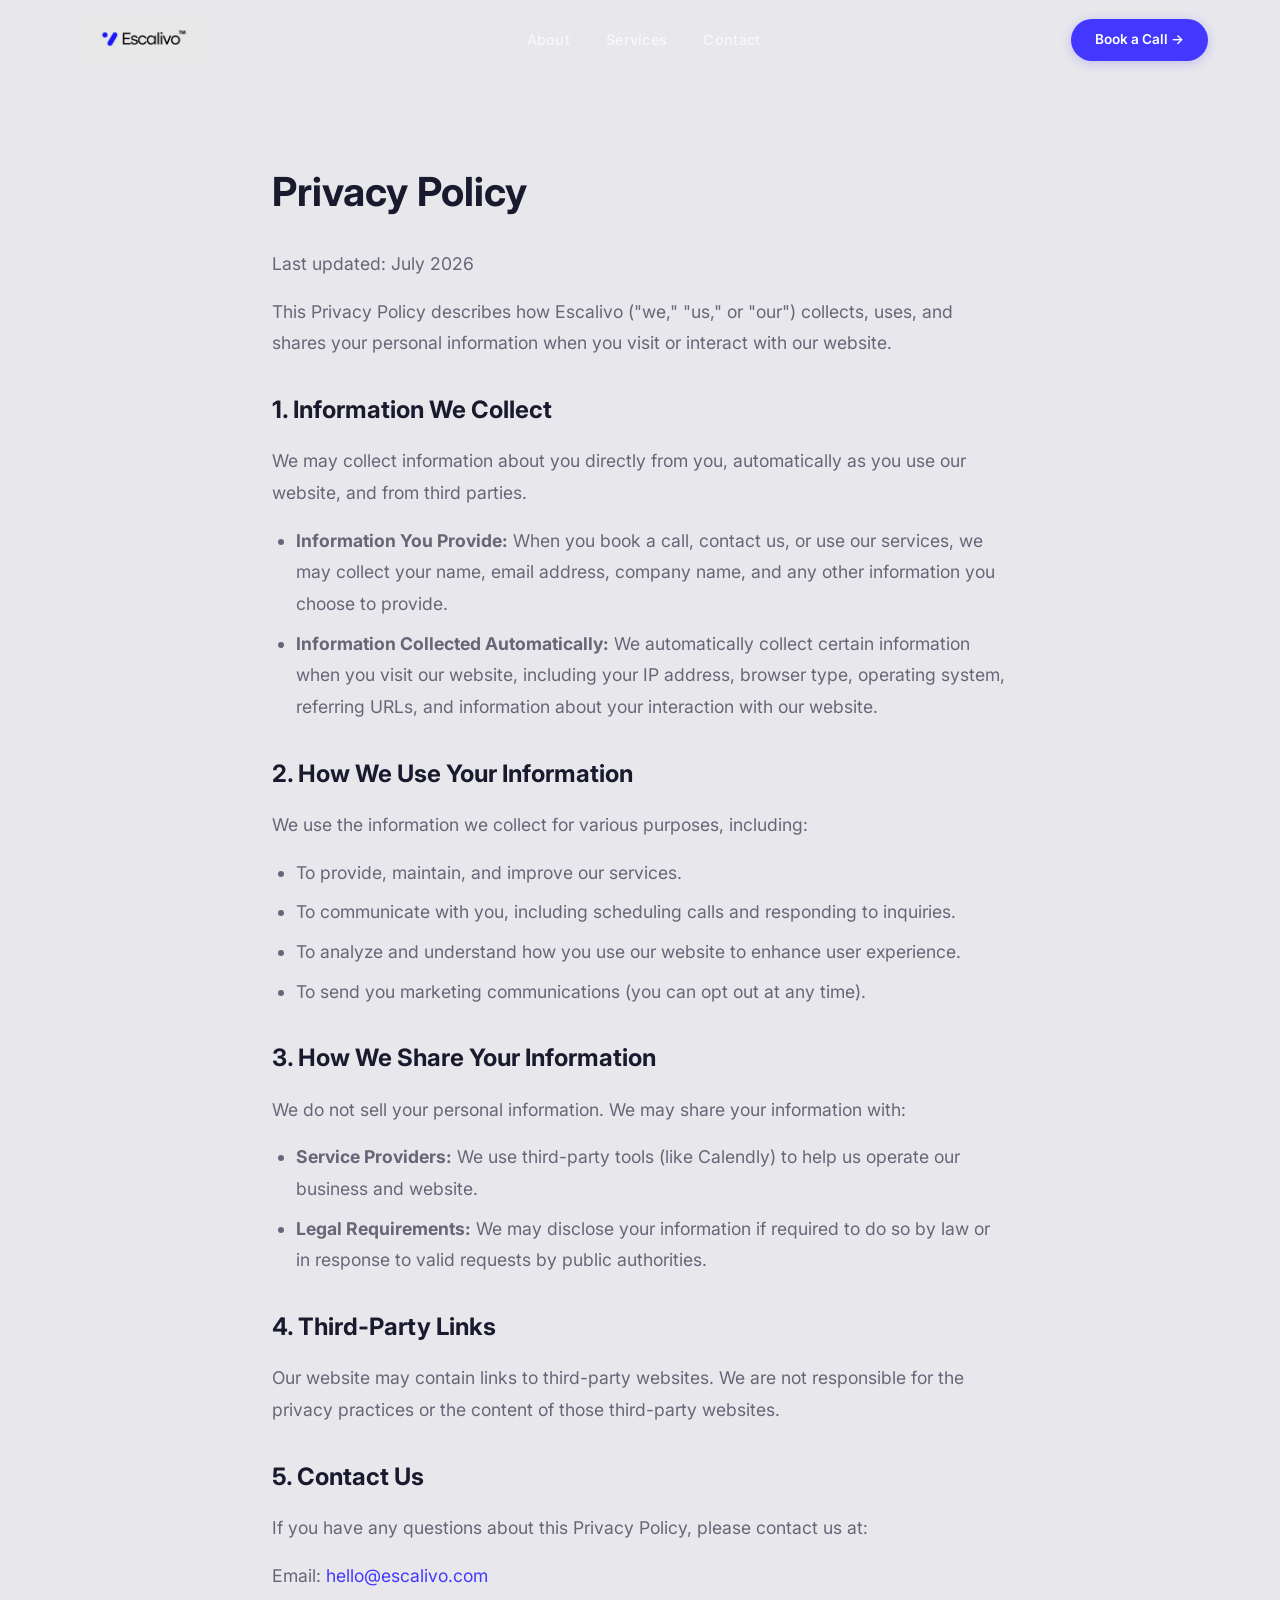
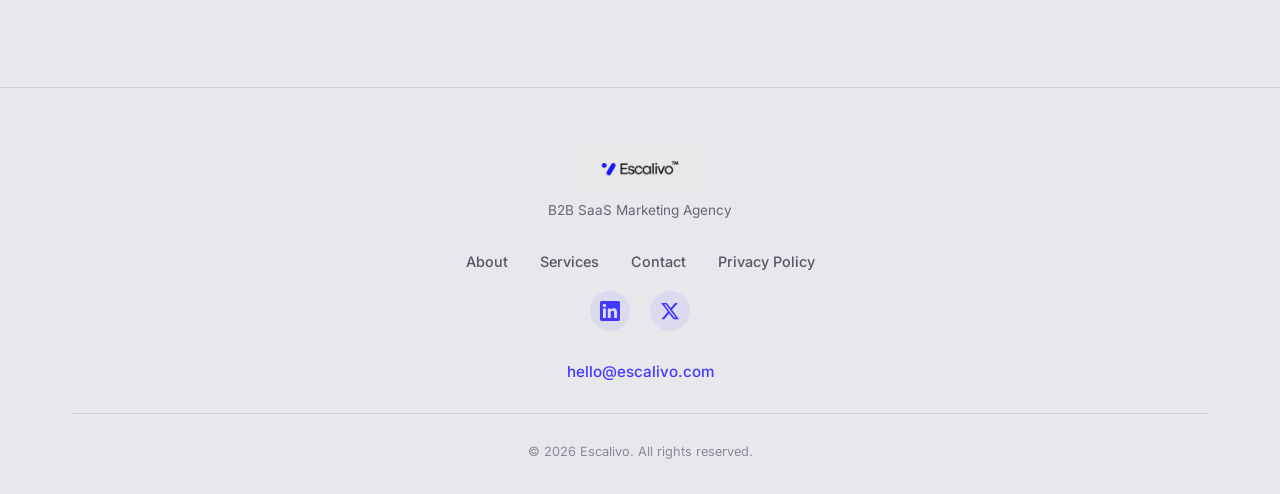
==== privacy/index.html @ 7b290b8d "Update hero section to NorthFlow style, change B2C to B2B, move privacy page, update Calendly links" ====
<!DOCTYPE html>
<html lang="en">
<head>
    <meta charset="UTF-8">
    <meta name="viewport" content="width=device-width, initial-scale=1.0">
    <title>Privacy Policy — Escalivo</title>
    <meta name="description" content="Privacy Policy for Escalivo.">
    <link rel="icon" type="image/png" href="../favicon.png">
    <link rel="preconnect" href="https://fonts.googleapis.com">
    <link rel="preconnect" href="https://fonts.gstatic.com" crossorigin>
    <link href="https://fonts.googleapis.com/css2?family=Inter:wght@400;500;600;700;800&display=swap" rel="stylesheet">
    <link rel="stylesheet" href="../style.css">
    <style>
        .legal-content {
            padding: 160px 0 80px;
            max-width: 800px;
            margin: 0 auto;
            background: var(--page-bg);
        }
        .legal-content h1 {
            font-size: 2.5rem;
            margin-bottom: 24px;
            color: var(--text-dark);
        }
        .legal-content h2 {
            font-size: 1.5rem;
            margin: 32px 0 16px;
            color: var(--text-dark);
        }
        .legal-content p, .legal-content ul {
            font-size: 1.1rem;
            color: var(--text-muted);
            margin-bottom: 16px;
            line-height: 1.8;
        }
        .legal-content ul {
            padding-left: 24px;
        }
        .legal-content li {
            margin-bottom: 8px;
        }
        /* Override nav for light background on this page */
        .navbar.scrolled {
            background: rgba(232, 232, 236, 0.95);
            box-shadow: 0 2px 20px rgba(0, 0, 0, 0.08);
        }
        .navbar.scrolled .nav-links a {
            color: var(--text-dark);
        }
        .navbar.scrolled .nav-links a:hover {
            color: var(--primary);
        }
        .navbar.scrolled .mobile-menu-btn span {
            background: var(--text-dark);
        }
    </style>
</head>
<body>

    <!-- NAVIGATION -->
    <nav class="navbar scrolled" id="navbar">
        <div class="nav-container">
            <a href="../" class="nav-logo">
                <img src="../logo.jpg" alt="Escalivo Logo" class="nav-logo-img">
            </a>
            <ul class="nav-links">
                <li><a href="../#about">About</a></li>
                <li><a href="../#services">Services</a></li>
                <li><a href="../#cta-section">Contact</a></li>
            </ul>
            <a href="https://calendly.com/abdelrhmanahmed-myp1/new-meeting" target="_blank" class="nav-cta-btn">Book a Call →</a>
            <button class="mobile-menu-btn" id="mobileMenuBtn" aria-label="Toggle menu">
                <span></span>
                <span></span>
                <span></span>
            </button>
        </div>
    </nav>

    <!-- CONTENT -->
    <main class="legal-content">
        <div class="nav-container" style="display: block;">
            <h1>Privacy Policy</h1>
            <p>Last updated: July 2026</p>
            
            <p>This Privacy Policy describes how Escalivo ("we," "us," or "our") collects, uses, and shares your personal information when you visit or interact with our website.</p>

            <h2>1. Information We Collect</h2>
            <p>We may collect information about you directly from you, automatically as you use our website, and from third parties.</p>
            <ul>
                <li><strong>Information You Provide:</strong> When you book a call, contact us, or use our services, we may collect your name, email address, company name, and any other information you choose to provide.</li>
                <li><strong>Information Collected Automatically:</strong> We automatically collect certain information when you visit our website, including your IP address, browser type, operating system, referring URLs, and information about your interaction with our website.</li>
            </ul>

            <h2>2. How We Use Your Information</h2>
            <p>We use the information we collect for various purposes, including:</p>
            <ul>
                <li>To provide, maintain, and improve our services.</li>
                <li>To communicate with you, including scheduling calls and responding to inquiries.</li>
                <li>To analyze and understand how you use our website to enhance user experience.</li>
                <li>To send you marketing communications (you can opt out at any time).</li>
            </ul>

            <h2>3. How We Share Your Information</h2>
            <p>We do not sell your personal information. We may share your information with:</p>
            <ul>
                <li><strong>Service Providers:</strong> We use third-party tools (like Calendly) to help us operate our business and website.</li>
                <li><strong>Legal Requirements:</strong> We may disclose your information if required to do so by law or in response to valid requests by public authorities.</li>
            </ul>

            <h2>4. Third-Party Links</h2>
            <p>Our website may contain links to third-party websites. We are not responsible for the privacy practices or the content of those third-party websites.</p>

            <h2>5. Contact Us</h2>
            <p>If you have any questions about this Privacy Policy, please contact us at:</p>
            <p>Email: <a href="mailto:hello@escalivo.com" style="color: var(--primary);">hello@escalivo.com</a></p>
        </div>
    </main>

    <!-- FOOTER -->
    <footer class="footer" id="footer">
        <div class="footer-container">
            <div class="footer-logo-area">
                <img src="../logo.jpg" alt="Escalivo Logo" class="footer-logo-img">
                <p class="footer-tagline">B2B SaaS Marketing Agency</p>
            </div>
            <div class="footer-links">
                <a href="../#about">About</a>
                <a href="../#services">Services</a>
                <a href="../#cta-section">Contact</a>
                <a href="./">Privacy Policy</a>
            </div>
            <div class="footer-socials">
                <a href="https://www.linkedin.com/in/abdelrahmanahmedeg" target="_blank" aria-label="LinkedIn" class="social-icon">
                    <svg width="20" height="20" viewBox="0 0 24 24" fill="currentColor"><path d="M20.447 20.452h-3.554v-5.569c0-1.328-.027-3.037-1.852-3.037-1.853 0-2.136 1.445-2.136 2.939v5.667H9.351V9h3.414v1.561h.046c.477-.9 1.637-1.85 3.37-1.85 3.601 0 4.267 2.37 4.267 5.455v6.286zM5.337 7.433a2.062 2.062 0 01-2.063-2.065 2.064 2.064 0 112.063 2.065zm1.782 13.019H3.555V9h3.564v11.452zM22.225 0H1.771C.792 0 0 .774 0 1.729v20.542C0 23.227.792 24 1.771 24h20.451C23.2 24 24 23.227 24 22.271V1.729C24 .774 23.2 0 22.222 0h.003z"/></svg>
                </a>
                <a href="https://x.com/Abdelrhman38385" target="_blank" aria-label="X (Twitter)" class="social-icon">
                    <svg width="20" height="20" viewBox="0 0 24 24" fill="currentColor"><path d="M18.244 2.25h3.308l-7.227 8.26 8.502 11.24H16.17l-5.214-6.817L4.99 21.75H1.68l7.73-8.835L1.254 2.25H8.08l4.713 6.231zm-1.161 17.52h1.833L7.084 4.126H5.117z"/></svg>
                </a>
            </div>
            <div class="footer-contact">
                <a href="mailto:hello@escalivo.com" class="footer-email">hello@escalivo.com</a>
            </div>
            <div class="footer-bottom">
                <p>© 2026 Escalivo. All rights reserved.</p>
            </div>
        </div>
    </footer>

    <script src="../script.js"></script>
</body>
</html>
---- style.css ----
/* ========================================
   ESCALIVO — SALES PAGE STYLES
   Color palette derived from logo:
   Primary Blue: #4338FF (vibrant indigo-blue)
   Dark: #0D0D0D
   ======================================== */

/* === RESET & BASE === */
*, *::before, *::after {
    margin: 0;
    padding: 0;
    box-sizing: border-box;
}

:root {
    --primary: #4338FF;
    --primary-light: #6C63FF;
    --primary-dark: #3029CC;
    --primary-glow: rgba(67, 56, 255, 0.25);
    --page-bg: #E8E8EC;
    --dark: #0D0D0D;
    --dark-surface: #161620;
    --dark-card: #1C1C2E;
    --dark-border: #2A2A3E;
    --light: #E8E8EC;
    --light-subtle: #DDDDE2;
    --text-white: #FFFFFF;
    --text-muted: #666677;
    --text-dark: #1A1A2E;
    --gradient-primary: linear-gradient(135deg, #4338FF 0%, #6C63FF 50%, #8B7FFF 100%);
    --shadow-card: 0 4px 24px rgba(0, 0, 0, 0.08);
    --shadow-card-hover: 0 8px 40px rgba(67, 56, 255, 0.12);
    --radius-sm: 8px;
    --radius-md: 12px;
    --radius-lg: 20px;
    --radius-xl: 28px;
    --transition-fast: 0.2s ease;
    --transition-smooth: 0.4s cubic-bezier(0.25, 0.46, 0.45, 0.94);
}

html {
    scroll-behavior: smooth;
    font-size: 16px;
}

body {
    font-family: 'Inter', -apple-system, BlinkMacSystemFont, 'Segoe UI', sans-serif;
    background-color: var(--page-bg);
    color: var(--text-dark);
    line-height: 1.6;
    overflow-x: hidden;
    -webkit-font-smoothing: antialiased;
    -moz-osx-font-smoothing: grayscale;
}

a {
    text-decoration: none;
    color: inherit;
    transition: color var(--transition-fast);
}

img {
    max-width: 100%;
    display: block;
}

/* === NAVIGATION === */
.navbar {
    position: fixed;
    top: 0;
    left: 0;
    right: 0;
    z-index: 1000;
    padding: 16px 0;
    transition: all var(--transition-smooth);
    background: transparent;
}

.navbar.scrolled {
    background: rgba(13, 13, 20, 0.95);
    backdrop-filter: blur(20px);
    -webkit-backdrop-filter: blur(20px);
    padding: 10px 0;
    box-shadow: 0 2px 20px rgba(0, 0, 0, 0.3);
}

.nav-container {
    max-width: 1200px;
    margin: 0 auto;
    padding: 0 32px;
    display: flex;
    align-items: center;
    justify-content: space-between;
}

.nav-logo-img {
    height: 48px;
    width: auto;
}

.nav-links {
    display: flex;
    list-style: none;
    gap: 36px;
}

.nav-links a {
    color: rgba(255, 255, 255, 0.7);
    font-size: 0.9rem;
    font-weight: 500;
    letter-spacing: 0.02em;
    transition: color var(--transition-fast);
}

.nav-links a:hover {
    color: #FFFFFF;
}

.nav-cta-btn {
    background: var(--primary);
    color: var(--text-white) !important;
    padding: 10px 24px;
    border-radius: 50px;
    font-size: 0.85rem;
    font-weight: 600;
    transition: all var(--transition-fast);
    box-shadow: 0 2px 12px var(--primary-glow);
}

.nav-cta-btn:hover {
    background: var(--primary-light);
    transform: translateY(-1px);
    box-shadow: 0 4px 20px var(--primary-glow);
}

.mobile-menu-btn {
    display: none;
    flex-direction: column;
    gap: 5px;
    background: none;
    border: none;
    cursor: pointer;
    padding: 4px;
}

.mobile-menu-btn span {
    display: block;
    width: 24px;
    height: 2px;
    background: var(--text-white);
    border-radius: 2px;
    transition: all var(--transition-fast);
}

/* === HERO SECTION (DARK — NorthFlow Style) === */
.hero {
    background: #0D0D14;
    min-height: 100vh;
    display: flex;
    align-items: center;
    position: relative;
    overflow: hidden;
    padding: 120px 0 80px;
}

.hero-overlay {
    position: absolute;
    inset: 0;
    background:
        radial-gradient(ellipse at 20% 50%, rgba(67, 56, 255, 0.08) 0%, transparent 60%),
        radial-gradient(ellipse at 80% 30%, rgba(67, 56, 255, 0.05) 0%, transparent 50%);
    pointer-events: none;
}

.hero-container {
    max-width: 1200px;
    margin: 0 auto;
    padding: 0 32px;
    display: grid;
    grid-template-columns: 1fr 1.2fr;
    gap: 60px;
    align-items: center;
    position: relative;
    z-index: 1;
}

.hero-visual {
    display: flex;
    flex-direction: column;
    align-items: center;
    gap: 20px;
}

.hero-demo-img {
    width: 100%;
    max-width: 440px;
    border-radius: var(--radius-lg);
    box-shadow: 0 20px 60px rgba(0, 0, 0, 0.4);
    border: 2px solid rgba(255, 255, 255, 0.08);
}

.hero-visual-caption {
    color: rgba(255, 255, 255, 0.5);
    font-size: 0.75rem;
    font-weight: 700;
    letter-spacing: 0.14em;
    text-transform: uppercase;
    text-align: center;
}

.hero-content {
    display: flex;
    flex-direction: column;
    gap: 0;
}

.hero-headline {
    font-size: clamp(1.8rem, 3.5vw, 2.6rem);
    font-weight: 800;
    color: var(--text-white);
    line-height: 1.2;
    margin-bottom: 16px;
    letter-spacing: -0.02em;
    text-transform: uppercase;
}

.hero-highlight {
    color: var(--primary-light);
}

.hero-sub-bold {
    font-size: 1rem;
    font-weight: 700;
    color: rgba(255, 255, 255, 0.85);
    margin-bottom: 24px;
    font-style: italic;
}

.hero-body {
    font-size: 1rem;
    color: rgba(255, 255, 255, 0.65);
    line-height: 1.8;
    margin-bottom: 32px;
}

/* === BUTTONS === */
.btn {
    display: inline-flex;
    align-items: center;
    justify-content: center;
    gap: 8px;
    padding: 16px 36px;
    border-radius: 50px;
    font-size: 1rem;
    font-weight: 600;
    cursor: pointer;
    transition: all var(--transition-smooth);
    border: none;
    font-family: inherit;
}

.btn-primary {
    background: var(--primary);
    color: var(--text-white);
    box-shadow: 0 4px 20px var(--primary-glow);
}

.btn-primary:hover {
    background: var(--primary-light);
    transform: translateY(-2px);
    box-shadow: 0 8px 32px rgba(67, 56, 255, 0.35);
}

.btn-cta-hero {
    background: var(--primary);
    color: var(--text-white);
    padding: 18px 48px;
    font-size: 1.1rem;
    font-weight: 800;
    letter-spacing: 0.08em;
    text-transform: uppercase;
    border-radius: var(--radius-sm);
    box-shadow: 0 6px 24px var(--primary-glow);
    align-self: flex-start;
}

.btn-cta-hero:hover {
    background: var(--primary-light);
    transform: translateY(-3px);
    box-shadow: 0 10px 36px rgba(67, 56, 255, 0.4);
}

.btn-white {
    background: var(--text-white);
    color: var(--primary);
    box-shadow: 0 4px 20px rgba(255, 255, 255, 0.15);
}

.btn-white:hover {
    transform: translateY(-2px);
    box-shadow: 0 8px 32px rgba(255, 255, 255, 0.25);
}

/* === ABOUT SECTION === */
.about {
    padding: 120px 0;
    background: var(--page-bg);
}

.about-container {
    max-width: 1200px;
    margin: 0 auto;
    padding: 0 32px;
    display: grid;
    grid-template-columns: 1fr 1fr;
    gap: 80px;
    align-items: center;
}

.about-image-area {
    display: flex;
    justify-content: center;
}

.about-photo {
    width: 100%;
    max-width: 420px;
    aspect-ratio: 1 / 1;
    object-fit: cover;
    object-position: center top;
    border-radius: var(--radius-xl);
    box-shadow: 0 20px 60px rgba(67, 56, 255, 0.15), 0 8px 24px rgba(0, 0, 0, 0.1);
    transition: all var(--transition-smooth);
    border: 3px solid rgba(67, 56, 255, 0.12);
}

.about-photo:hover {
    transform: translateY(-6px) scale(1.02);
    box-shadow: 0 28px 70px rgba(67, 56, 255, 0.22), 0 12px 32px rgba(0, 0, 0, 0.12);
}

.section-eyebrow {
    display: inline-block;
    color: var(--primary);
    font-size: 0.8rem;
    font-weight: 700;
    letter-spacing: 0.14em;
    text-transform: uppercase;
    margin-bottom: 12px;
}

.section-eyebrow.center {
    text-align: center;
    display: block;
}

.section-eyebrow.light {
    color: var(--primary-light);
}

.section-headline {
    font-size: clamp(2rem, 3.5vw, 2.8rem);
    font-weight: 800;
    color: var(--text-dark);
    line-height: 1.15;
    margin-bottom: 24px;
    letter-spacing: -0.02em;
}

.section-headline.center {
    text-align: center;
}

.about-text {
    font-size: 1.1rem;
    color: #555566;
    line-height: 1.8;
    margin-bottom: 16px;
}

/* === SERVICES SECTION === */
.services {
    padding: 120px 0;
    background: var(--page-bg);
}

.services-container {
    max-width: 1200px;
    margin: 0 auto;
    padding: 0 32px;
}

.services-grid {
    display: grid;
    grid-template-columns: repeat(2, 1fr);
    gap: 28px;
    margin-top: 56px;
}

.service-card {
    background: #FFFFFF;
    border: 1px solid #D8D8DD;
    border-radius: var(--radius-md);
    padding: 40px 32px;
    transition: all var(--transition-smooth);
    position: relative;
    overflow: hidden;
}

.service-card::before {
    content: '';
    position: absolute;
    top: 0;
    left: 0;
    right: 0;
    height: 3px;
    background: var(--gradient-primary);
    opacity: 0;
    transition: opacity var(--transition-smooth);
}

.service-card:hover {
    border-color: rgba(67, 56, 255, 0.2);
    box-shadow: var(--shadow-card-hover);
    transform: translateY(-4px);
}

.service-card:hover::before {
    opacity: 1;
}

.service-title {
    font-size: 1.25rem;
    font-weight: 700;
    color: var(--text-dark);
    margin-bottom: 12px;
}

.service-desc {
    font-size: 0.95rem;
    color: #666677;
    line-height: 1.7;
}

/* === CTA SECTION === */
.cta-section {
    padding: 120px 0;
    background: var(--page-bg);
    text-align: center;
    position: relative;
    overflow: hidden;
}

.cta-container {
    max-width: 680px;
    margin: 0 auto;
    padding: 0 32px;
    position: relative;
    z-index: 1;
}

.cta-headline {
    font-size: clamp(2.2rem, 4vw, 3.2rem);
    font-weight: 800;
    color: var(--text-dark);
    margin-bottom: 20px;
    letter-spacing: -0.02em;
}

.cta-body {
    font-size: 1.15rem;
    color: var(--text-muted);
    line-height: 1.7;
    margin-bottom: 40px;
}

/* === FOOTER === */
.footer {
    background: var(--page-bg);
    padding: 60px 0 32px;
    border-top: 1px solid #D0D0D8;
}

.footer-container {
    max-width: 1200px;
    margin: 0 auto;
    padding: 0 32px;
    display: flex;
    flex-direction: column;
    align-items: center;
    gap: 28px;
}

.footer-logo-area {
    text-align: center;
}

.footer-logo-img {
    height: 44px;
    width: auto;
    margin: 0 auto 8px;
}

.footer-tagline {
    color: #666677;
    font-size: 0.85rem;
}

.footer-links {
    display: flex;
    gap: 32px;
}

.footer-links a {
    color: #555566;
    font-size: 0.9rem;
    font-weight: 500;
    transition: color var(--transition-fast);
}

.footer-links a:hover {
    color: var(--primary);
}

.footer-socials {
    display: flex;
    gap: 20px;
    margin-top: -10px;
}

.social-icon {
    display: inline-flex;
    align-items: center;
    justify-content: center;
    width: 40px;
    height: 40px;
    border-radius: 50%;
    background-color: rgba(67, 56, 255, 0.08);
    color: var(--primary);
    transition: all var(--transition-fast);
}

.social-icon:hover {
    background-color: var(--primary);
    color: var(--text-white);
    transform: translateY(-2px);
}

.footer-contact {
    text-align: center;
}

.footer-email {
    color: var(--primary) !important;
    font-size: 0.95rem;
    font-weight: 500;
}

.footer-email:hover {
    color: var(--primary-dark) !important;
}

.footer-bottom {
    width: 100%;
    text-align: center;
    padding-top: 28px;
    border-top: 1px solid #D0D0D8;
}

.footer-bottom p {
    color: #888899;
    font-size: 0.8rem;
}

/* === ANIMATIONS (Scroll-based) === */
.fade-up {
    opacity: 0;
    transform: translateY(30px);
    transition: opacity 0.7s cubic-bezier(0.25, 0.46, 0.45, 0.94),
                transform 0.7s cubic-bezier(0.25, 0.46, 0.45, 0.94);
}

.fade-up.visible {
    opacity: 1;
    transform: translateY(0);
}

/* Stagger delays for service cards */
.service-card:nth-child(1) { transition-delay: 0s; }
.service-card:nth-child(2) { transition-delay: 0.1s; }
.service-card:nth-child(3) { transition-delay: 0.2s; }
.service-card:nth-child(4) { transition-delay: 0.3s; }

/* === RESPONSIVE === */
@media (max-width: 1024px) {
    .hero-container {
        gap: 40px;
    }

    .about-container {
        gap: 48px;
    }
}

@media (max-width: 768px) {
    .nav-links {
        display: none;
    }

    .nav-cta-btn {
        display: none;
    }

    .mobile-menu-btn {
        display: flex;
    }

    /* Mobile menu open state */
    .navbar.menu-open .nav-links {
        display: flex;
        flex-direction: column;
        position: absolute;
        top: 100%;
        left: 0;
        right: 0;
        background: rgba(13, 13, 20, 0.97);
        backdrop-filter: blur(20px);
        padding: 24px 32px;
        gap: 16px;
        border-bottom: 1px solid var(--dark-border);
    }

    .navbar.menu-open .nav-cta-btn {
        display: inline-flex;
        position: absolute;
        top: calc(100% + 120px);
        left: 32px;
        right: 32px;
        text-align: center;
        justify-content: center;
        background: rgba(13, 13, 20, 0.97);
        border-radius: 0 0 12px 12px;
        padding: 16px 24px;
    }

    .hero {
        padding: 100px 0 60px;
        min-height: auto;
    }

    .hero-container {
        grid-template-columns: 1fr;
        gap: 40px;
        text-align: center;
    }

    .hero-demo-img {
        max-width: 300px;
        margin: 0 auto;
    }

    .hero-headline {
        font-size: 1.6rem;
    }

    .btn-cta-hero {
        align-self: center;
    }

    .about-container {
        grid-template-columns: 1fr;
        gap: 40px;
        text-align: center;
    }

    .about-photo {
        max-width: 300px;
        margin: 0 auto;
    }

    .services-grid {
        grid-template-columns: 1fr;
    }

    .about, .services, .cta-section {
        padding: 80px 0;
    }

    .footer-links {
        flex-wrap: wrap;
        justify-content: center;
    }
}

@media (max-width: 480px) {
    .hero-headline {
        font-size: 1.4rem;
    }

    .section-headline {
        font-size: 1.8rem;
    }

    .cta-headline {
        font-size: 1.8rem;
    }

    .btn {
        padding: 14px 28px;
        font-size: 0.9rem;
    }

    .btn-cta-hero {
        padding: 16px 36px;
        font-size: 1rem;
    }

    .service-card {
        padding: 28px 24px;
    }
}
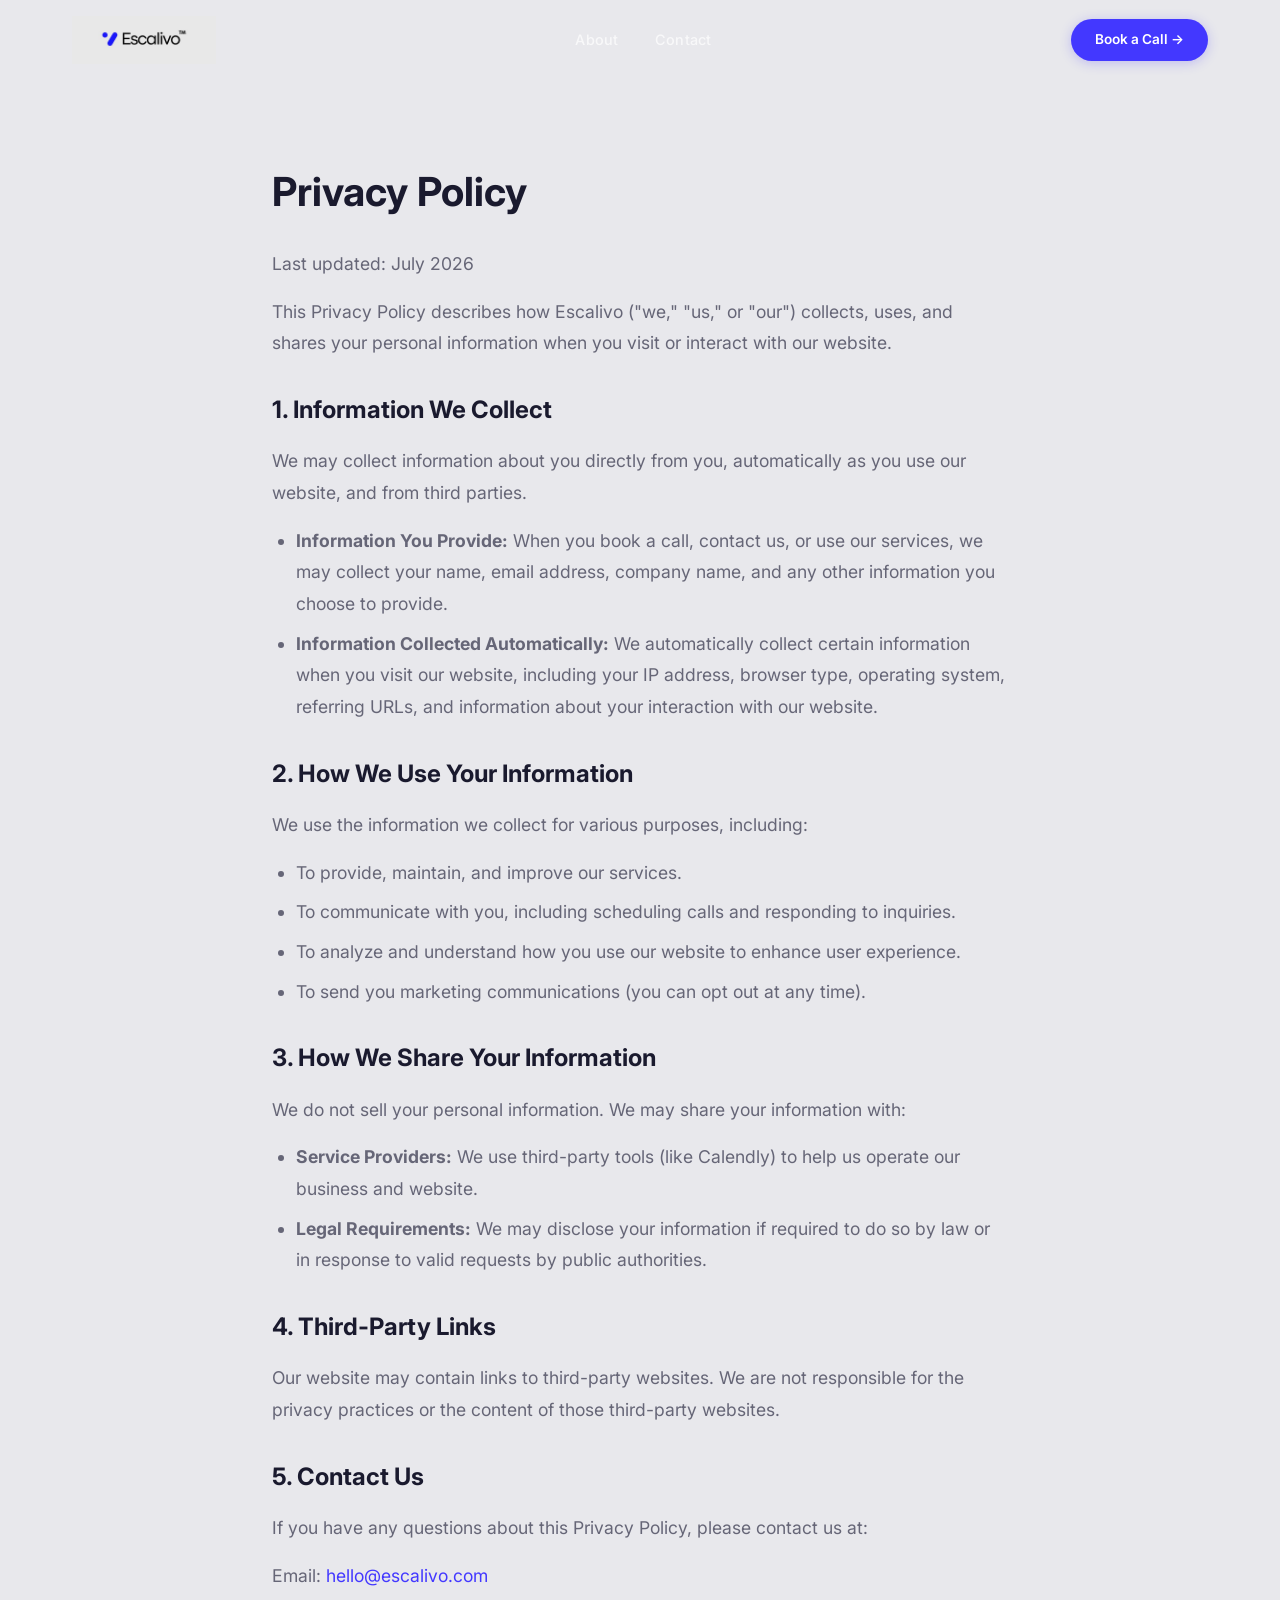
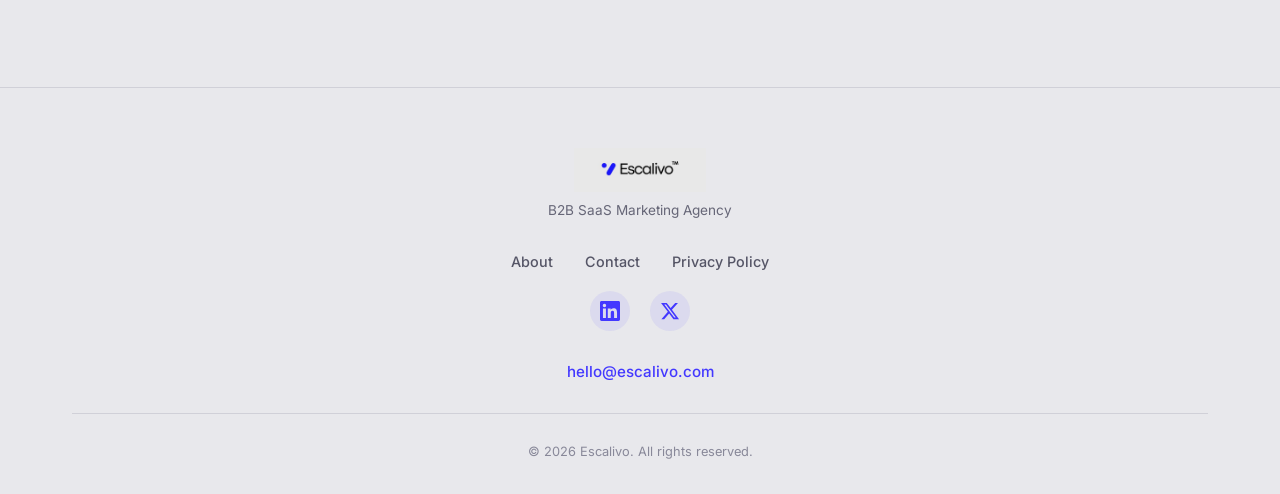
==== commit c321f805: "Remove Services section and links" ====
--- a/privacy/index.html
+++ b/privacy/index.html
@@ -65,10 +65,10 @@
             </a>
             <ul class="nav-links">
                 <li><a href="../#about">About</a></li>
-                <li><a href="../#services">Services</a></li>
+
                 <li><a href="../#cta-section">Contact</a></li>
             </ul>
-            <a href="https://calendly.com/abdelrhmanahmed-myp1/new-meeting" target="_blank" class="nav-cta-btn">Book a Call →</a>
+            <a href="https://cal.com/escalivo/discovery-call" target="_blank" class="nav-cta-btn">Book a Call →</a>
             <button class="mobile-menu-btn" id="mobileMenuBtn" aria-label="Toggle menu">
                 <span></span>
                 <span></span>
@@ -126,7 +126,7 @@
             </div>
             <div class="footer-links">
                 <a href="../#about">About</a>
-                <a href="../#services">Services</a>
+
                 <a href="../#cta-section">Contact</a>
                 <a href="./">Privacy Policy</a>
             </div>
--- a/style.css
+++ b/style.css
@@ -77,11 +77,23 @@
 }
 
 .navbar.scrolled {
-    background: rgba(13, 13, 20, 0.95);
+    background: rgba(232, 232, 236, 0.95);
     backdrop-filter: blur(20px);
     -webkit-backdrop-filter: blur(20px);
     padding: 10px 0;
-    box-shadow: 0 2px 20px rgba(0, 0, 0, 0.3);
+    box-shadow: 0 2px 20px rgba(0, 0, 0, 0.08);
+}
+
+.navbar.scrolled .nav-links a {
+    color: var(--text-dark);
+}
+
+.navbar.scrolled .nav-links a:hover {
+    color: var(--primary);
+}
+
+.navbar.scrolled .mobile-menu-btn span {
+    background: var(--text-dark);
 }
 
 .nav-container {
@@ -623,11 +635,11 @@
         top: 100%;
         left: 0;
         right: 0;
-        background: rgba(13, 13, 20, 0.97);
+        background: rgba(232, 232, 236, 0.97);
         backdrop-filter: blur(20px);
         padding: 24px 32px;
         gap: 16px;
-        border-bottom: 1px solid var(--dark-border);
+        border-bottom: 1px solid #D0D0D8;
     }
 
     .navbar.menu-open .nav-cta-btn {
@@ -638,7 +650,7 @@
         right: 32px;
         text-align: center;
         justify-content: center;
-        background: rgba(13, 13, 20, 0.97);
+        background: rgba(232, 232, 236, 0.97);
         border-radius: 0 0 12px 12px;
         padding: 16px 24px;
     }
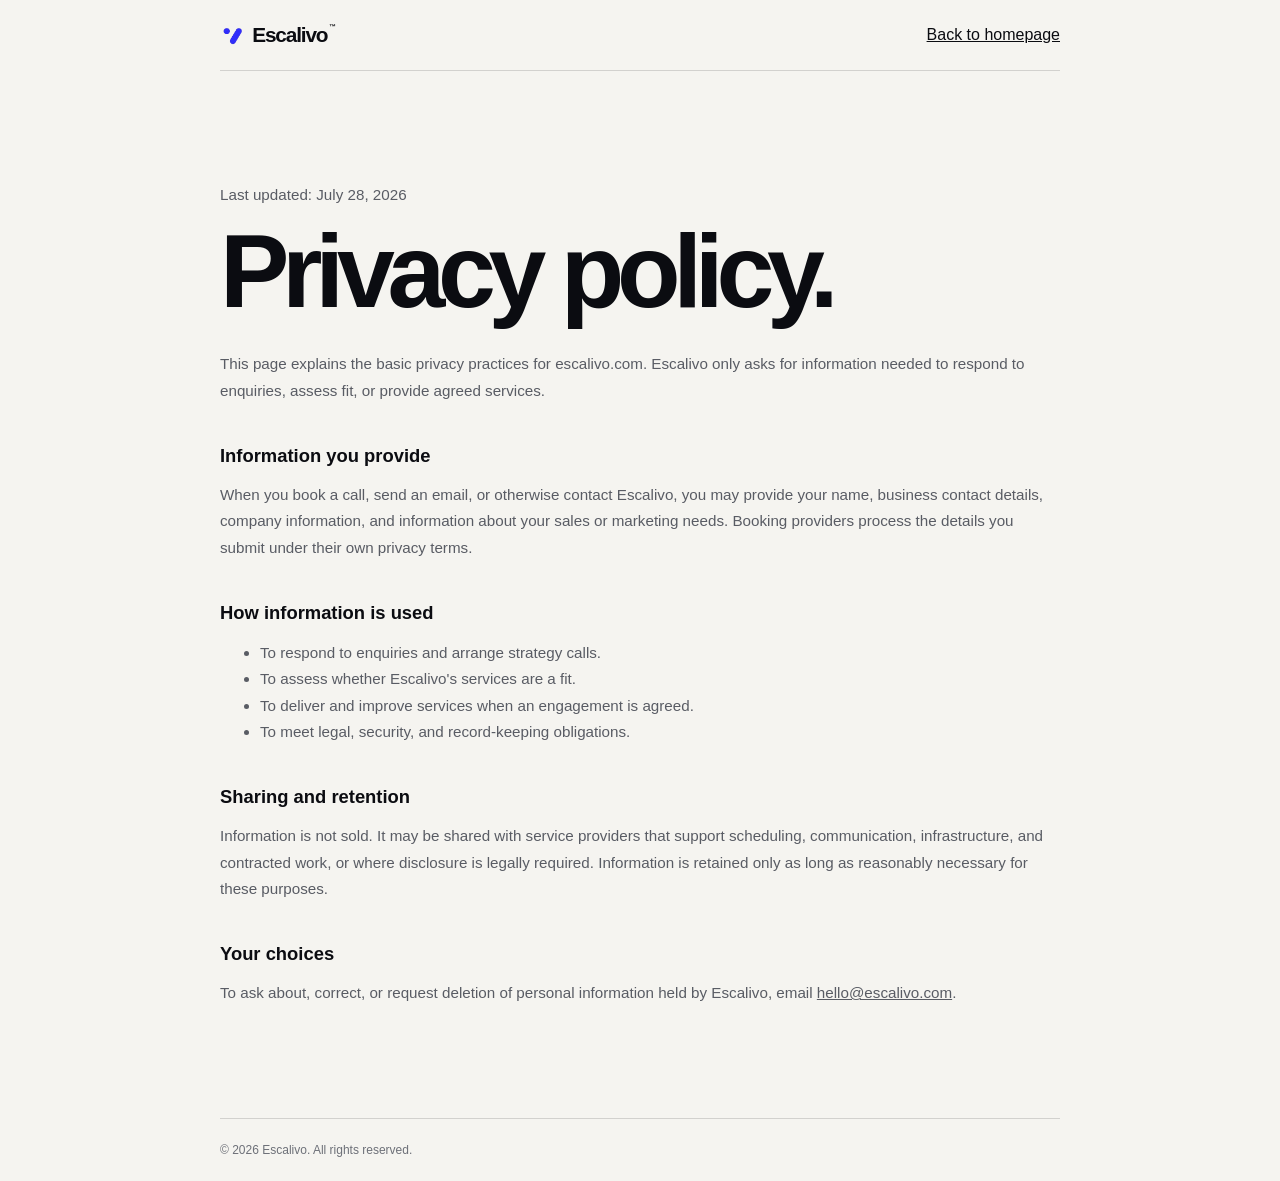
==== commit 5f233a63: "Add terms and conditions and update privacy policy path" ====
--- a/privacy/index.html
+++ b/privacy/index.html
@@ -1,152 +1,117 @@
-<!DOCTYPE html>
+﻿<!doctype html>
 <html lang="en">
-<head>
-    <meta charset="UTF-8">
-    <meta name="viewport" content="width=device-width, initial-scale=1.0">
-    <title>Privacy Policy — Escalivo</title>
-    <meta name="description" content="Privacy Policy for Escalivo.">
-    <link rel="icon" type="image/png" href="../favicon.png">
-    <link rel="preconnect" href="https://fonts.googleapis.com">
-    <link rel="preconnect" href="https://fonts.gstatic.com" crossorigin>
-    <link href="https://fonts.googleapis.com/css2?family=Inter:wght@400;500;600;700;800&display=swap" rel="stylesheet">
-    <link rel="stylesheet" href="../style.css">
+  <head>
+    <meta charset="UTF-8" />
+    <meta name="viewport" content="width=device-width, initial-scale=1.0" />
+    <title>Privacy Policy | Escalivo</title>
+    <meta
+      name="description"
+      content="Escalivo privacy information and contact details."
+    />
+    <meta name="robots" content="index, follow" />
+    <link rel="canonical" href="https://escalivo.com/privacy" />
+    <link rel="icon" type="image/png" href="/assets/escalivo-mark-transparent.png" />
     <style>
-        .legal-content {
-            padding: 160px 0 80px;
-            max-width: 800px;
-            margin: 0 auto;
-            background: var(--page-bg);
-        }
-        .legal-content h1 {
-            font-size: 2.5rem;
-            margin-bottom: 24px;
-            color: var(--text-dark);
-        }
-        .legal-content h2 {
-            font-size: 1.5rem;
-            margin: 32px 0 16px;
-            color: var(--text-dark);
-        }
-        .legal-content p, .legal-content ul {
-            font-size: 1.1rem;
-            color: var(--text-muted);
-            margin-bottom: 16px;
-            line-height: 1.8;
-        }
-        .legal-content ul {
-            padding-left: 24px;
-        }
-        .legal-content li {
-            margin-bottom: 8px;
-        }
-        /* Override nav for light background on this page */
-        .navbar.scrolled {
-            background: rgba(232, 232, 236, 0.95);
-            box-shadow: 0 2px 20px rgba(0, 0, 0, 0.08);
-        }
-        .navbar.scrolled .nav-links a {
-            color: var(--text-dark);
-        }
-        .navbar.scrolled .nav-links a:hover {
-            color: var(--primary);
-        }
-        .navbar.scrolled .mobile-menu-btn span {
-            background: var(--text-dark);
-        }
+      :root {
+        color: #0b0c11;
+        background: #f5f4f0;
+        font-family: Arial, sans-serif;
+      }
+      * { box-sizing: border-box; }
+      body { margin: 0; }
+      header, main, footer {
+        width: min(100% - 2.5rem, 840px);
+        margin: 0 auto;
+      }
+      header {
+        display: flex;
+        align-items: center;
+        justify-content: space-between;
+        padding: 1.4rem 0;
+        border-bottom: 1px solid rgba(11, 12, 17, 0.15);
+      }
+      .brand-lockup {
+        display: inline-flex;
+        align-items: center;
+        gap: 0.45rem;
+        color: #0b0c11;
+        font-size: 1.3rem;
+        font-weight: 600;
+        letter-spacing: -0.055em;
+        text-decoration: none;
+      }
+      .brand-lockup img { width: 25px; height: 25px; object-fit: contain; }
+      .brand-lockup sup {
+        position: relative;
+        top: -0.7em;
+        margin-left: 0.12rem;
+        font-size: 0.32em;
+        font-weight: 800;
+        letter-spacing: 0;
+      }
+      a { color: inherit; }
+      main { min-height: 75vh; padding: 6rem 0; }
+      h1 {
+        max-width: 720px;
+        margin: 0 0 2rem;
+        font-size: clamp(3rem, 9vw, 6.5rem);
+        letter-spacing: -0.07em;
+        line-height: 0.92;
+      }
+      h2 { margin-top: 2.5rem; font-size: 1.15rem; }
+      p, li { color: #595c64; font-size: 0.95rem; line-height: 1.75; }
+      footer {
+        padding: 1.5rem 0;
+        border-top: 1px solid rgba(11, 12, 17, 0.15);
+        color: #6d7078;
+        font-size: 0.75rem;
+      }
     </style>
-</head>
-<body>
-
-    <!-- NAVIGATION -->
-    <nav class="navbar scrolled" id="navbar">
-        <div class="nav-container">
-            <a href="../" class="nav-logo">
-                <img src="../logo.jpg" alt="Escalivo Logo" class="nav-logo-img">
-            </a>
-            <ul class="nav-links">
-                <li><a href="../#about">About</a></li>
-
-                <li><a href="../#cta-section">Contact</a></li>
-            </ul>
-            <a href="https://cal.com/escalivo/discovery-call" target="_blank" class="nav-cta-btn">Book a Call →</a>
-            <button class="mobile-menu-btn" id="mobileMenuBtn" aria-label="Toggle menu">
-                <span></span>
-                <span></span>
-                <span></span>
-            </button>
-        </div>
-    </nav>
-
-    <!-- CONTENT -->
-    <main class="legal-content">
-        <div class="nav-container" style="display: block;">
-            <h1>Privacy Policy</h1>
-            <p>Last updated: July 2026</p>
-            
-            <p>This Privacy Policy describes how Escalivo ("we," "us," or "our") collects, uses, and shares your personal information when you visit or interact with our website.</p>
-
-            <h2>1. Information We Collect</h2>
-            <p>We may collect information about you directly from you, automatically as you use our website, and from third parties.</p>
-            <ul>
-                <li><strong>Information You Provide:</strong> When you book a call, contact us, or use our services, we may collect your name, email address, company name, and any other information you choose to provide.</li>
-                <li><strong>Information Collected Automatically:</strong> We automatically collect certain information when you visit our website, including your IP address, browser type, operating system, referring URLs, and information about your interaction with our website.</li>
-            </ul>
-
-            <h2>2. How We Use Your Information</h2>
-            <p>We use the information we collect for various purposes, including:</p>
-            <ul>
-                <li>To provide, maintain, and improve our services.</li>
-                <li>To communicate with you, including scheduling calls and responding to inquiries.</li>
-                <li>To analyze and understand how you use our website to enhance user experience.</li>
-                <li>To send you marketing communications (you can opt out at any time).</li>
-            </ul>
-
-            <h2>3. How We Share Your Information</h2>
-            <p>We do not sell your personal information. We may share your information with:</p>
-            <ul>
-                <li><strong>Service Providers:</strong> We use third-party tools (like Calendly) to help us operate our business and website.</li>
-                <li><strong>Legal Requirements:</strong> We may disclose your information if required to do so by law or in response to valid requests by public authorities.</li>
-            </ul>
-
-            <h2>4. Third-Party Links</h2>
-            <p>Our website may contain links to third-party websites. We are not responsible for the privacy practices or the content of those third-party websites.</p>
-
-            <h2>5. Contact Us</h2>
-            <p>If you have any questions about this Privacy Policy, please contact us at:</p>
-            <p>Email: <a href="mailto:hello@escalivo.com" style="color: var(--primary);">hello@escalivo.com</a></p>
-        </div>
+  </head>
+  <body>
+    <header>
+      <a class="brand-lockup" href="/" aria-label="Escalivo home">
+        <img src="/assets/escalivo-mark-transparent.png" alt="" />
+        <span>Escalivo<sup>™</sup></span>
+      </a>
+      <a href="/">Back to homepage</a>
+    </header>
+    <main>
+      <p>Last updated: July 28, 2026</p>
+      <h1>Privacy policy.</h1>
+      <p>
+        This page explains the basic privacy practices for escalivo.com. Escalivo
+        only asks for information needed to respond to enquiries, assess fit, or
+        provide agreed services.
+      </p>
+      <h2>Information you provide</h2>
+      <p>
+        When you book a call, send an email, or otherwise contact Escalivo, you
+        may provide your name, business contact details, company information, and
+        information about your sales or marketing needs. Booking providers process
+        the details you submit under their own privacy terms.
+      </p>
+      <h2>How information is used</h2>
+      <ul>
+        <li>To respond to enquiries and arrange strategy calls.</li>
+        <li>To assess whether Escalivo's services are a fit.</li>
+        <li>To deliver and improve services when an engagement is agreed.</li>
+        <li>To meet legal, security, and record-keeping obligations.</li>
+      </ul>
+      <h2>Sharing and retention</h2>
+      <p>
+        Information is not sold. It may be shared with service providers that
+        support scheduling, communication, infrastructure, and contracted work,
+        or where disclosure is legally required. Information is retained only as
+        long as reasonably necessary for these purposes.
+      </p>
+      <h2>Your choices</h2>
+      <p>
+        To ask about, correct, or request deletion of personal information held
+        by Escalivo, email
+        <a href="mailto:hello@escalivo.com">hello@escalivo.com</a>.
+      </p>
     </main>
-
-    <!-- FOOTER -->
-    <footer class="footer" id="footer">
-        <div class="footer-container">
-            <div class="footer-logo-area">
-                <img src="../logo.jpg" alt="Escalivo Logo" class="footer-logo-img">
-                <p class="footer-tagline">B2B SaaS Marketing Agency</p>
-            </div>
-            <div class="footer-links">
-                <a href="../#about">About</a>
-
-                <a href="../#cta-section">Contact</a>
-                <a href="./">Privacy Policy</a>
-            </div>
-            <div class="footer-socials">
-                <a href="https://www.linkedin.com/in/abdelrahmanahmedeg" target="_blank" aria-label="LinkedIn" class="social-icon">
-                    <svg width="20" height="20" viewBox="0 0 24 24" fill="currentColor"><path d="M20.447 20.452h-3.554v-5.569c0-1.328-.027-3.037-1.852-3.037-1.853 0-2.136 1.445-2.136 2.939v5.667H9.351V9h3.414v1.561h.046c.477-.9 1.637-1.85 3.37-1.85 3.601 0 4.267 2.37 4.267 5.455v6.286zM5.337 7.433a2.062 2.062 0 01-2.063-2.065 2.064 2.064 0 112.063 2.065zm1.782 13.019H3.555V9h3.564v11.452zM22.225 0H1.771C.792 0 0 .774 0 1.729v20.542C0 23.227.792 24 1.771 24h20.451C23.2 24 24 23.227 24 22.271V1.729C24 .774 23.2 0 22.222 0h.003z"/></svg>
-                </a>
-                <a href="https://x.com/Abdelrhman38385" target="_blank" aria-label="X (Twitter)" class="social-icon">
-                    <svg width="20" height="20" viewBox="0 0 24 24" fill="currentColor"><path d="M18.244 2.25h3.308l-7.227 8.26 8.502 11.24H16.17l-5.214-6.817L4.99 21.75H1.68l7.73-8.835L1.254 2.25H8.08l4.713 6.231zm-1.161 17.52h1.833L7.084 4.126H5.117z"/></svg>
-                </a>
-            </div>
-            <div class="footer-contact">
-                <a href="mailto:hello@escalivo.com" class="footer-email">hello@escalivo.com</a>
-            </div>
-            <div class="footer-bottom">
-                <p>© 2026 Escalivo. All rights reserved.</p>
-            </div>
-        </div>
-    </footer>
-
-    <script src="../script.js"></script>
-</body>
+    <footer>© 2026 Escalivo. All rights reserved.</footer>
+  </body>
 </html>
